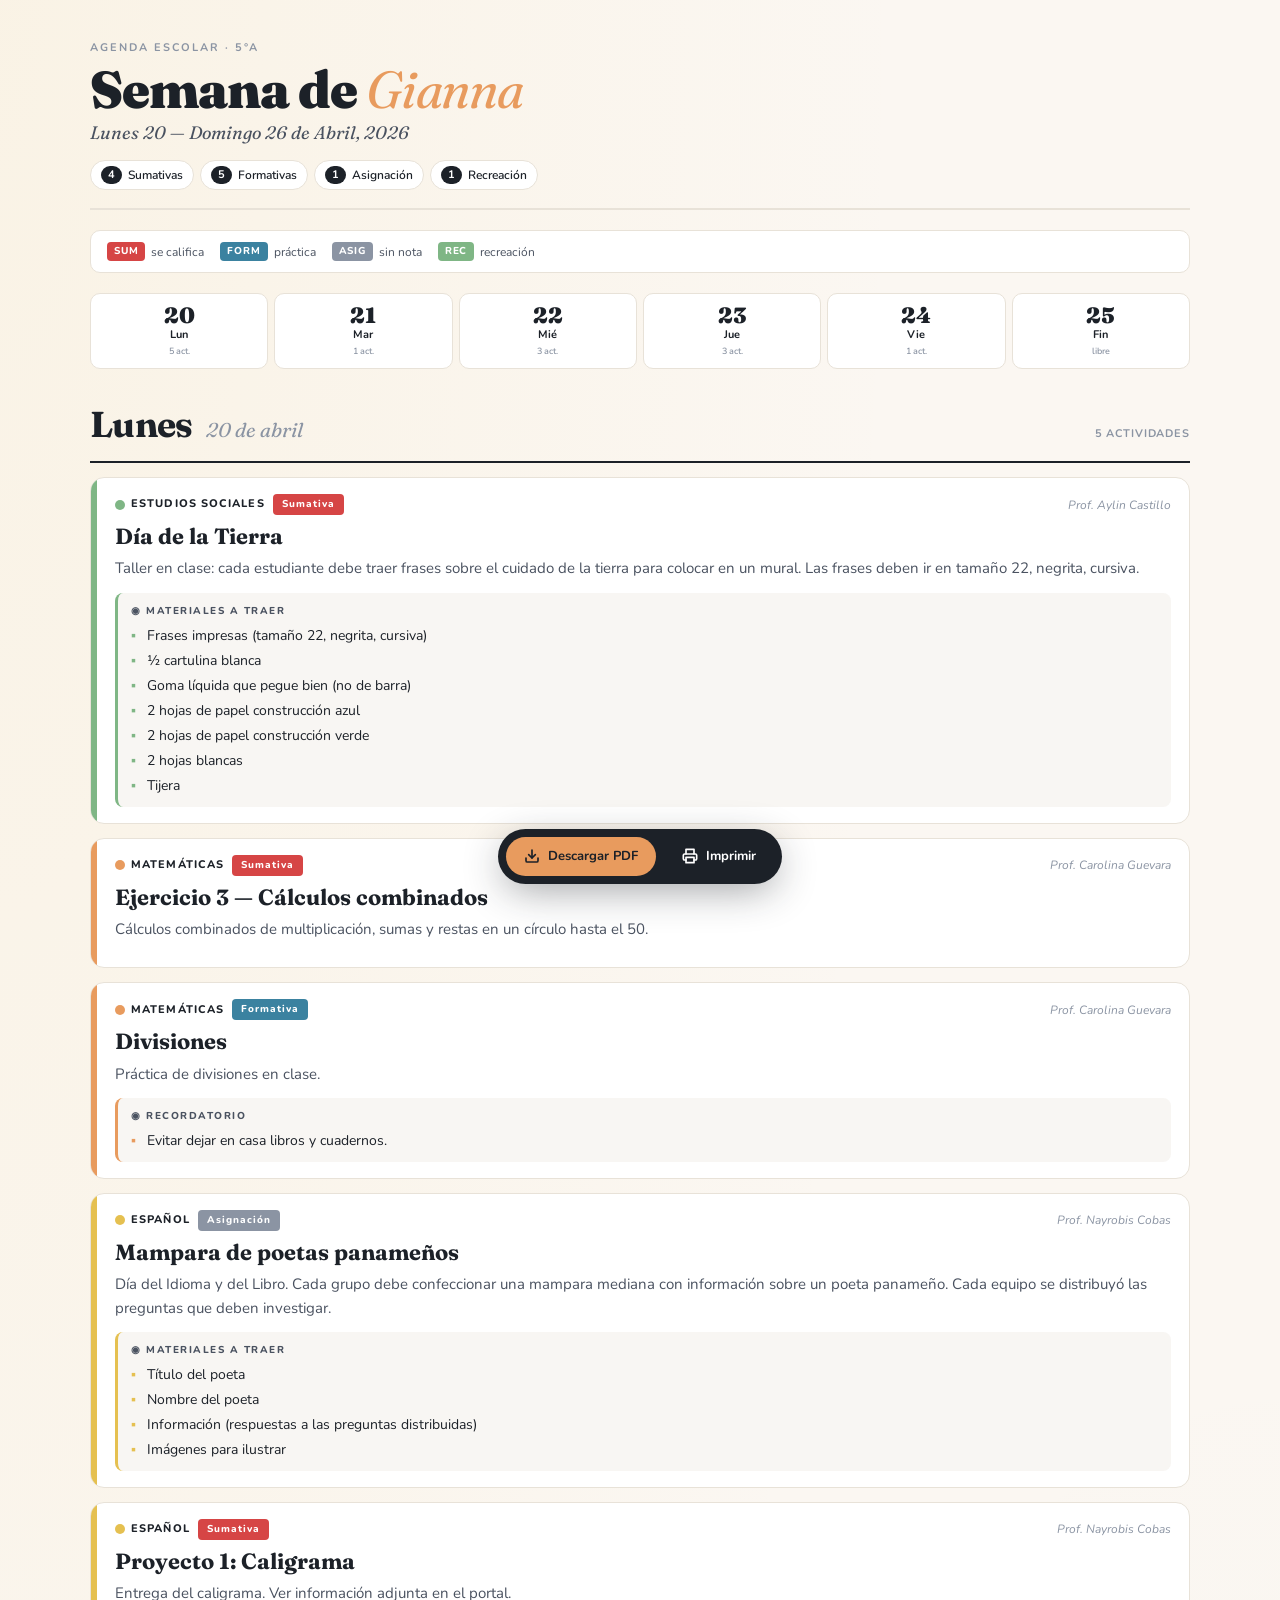
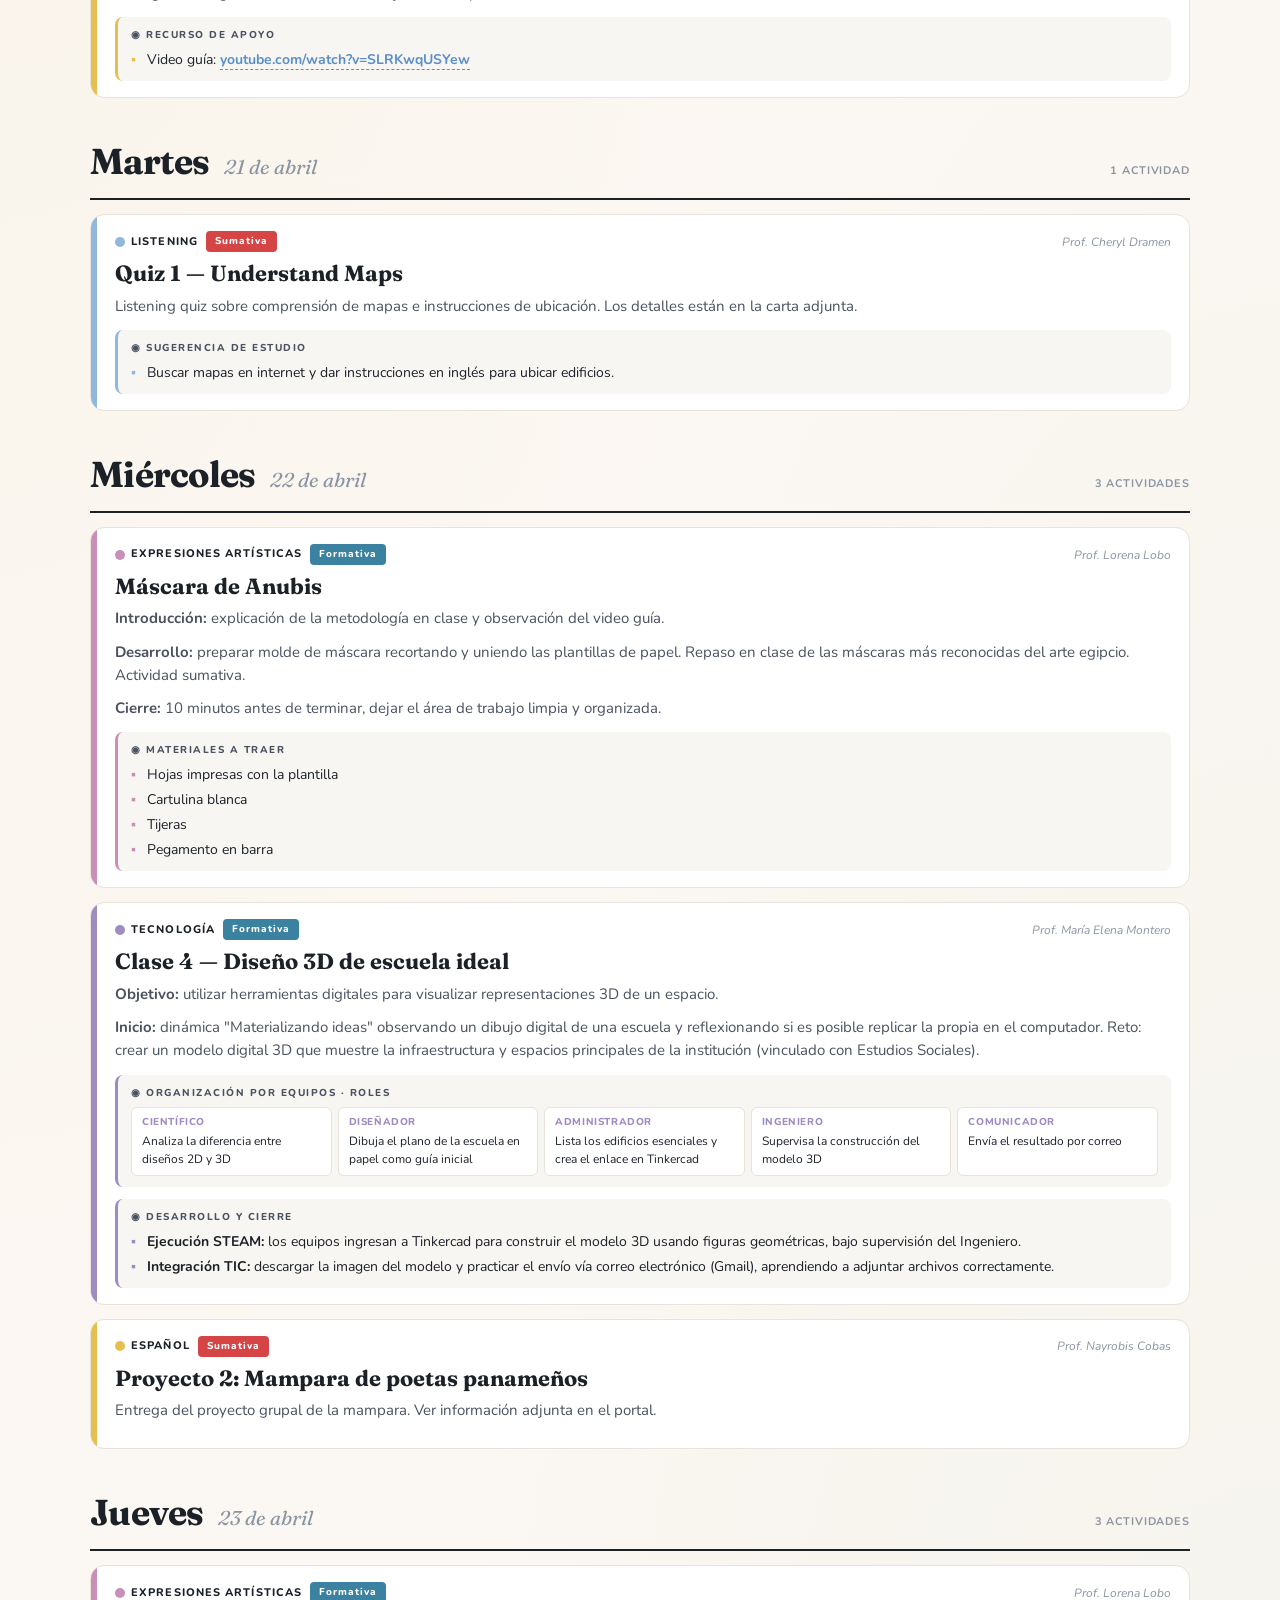
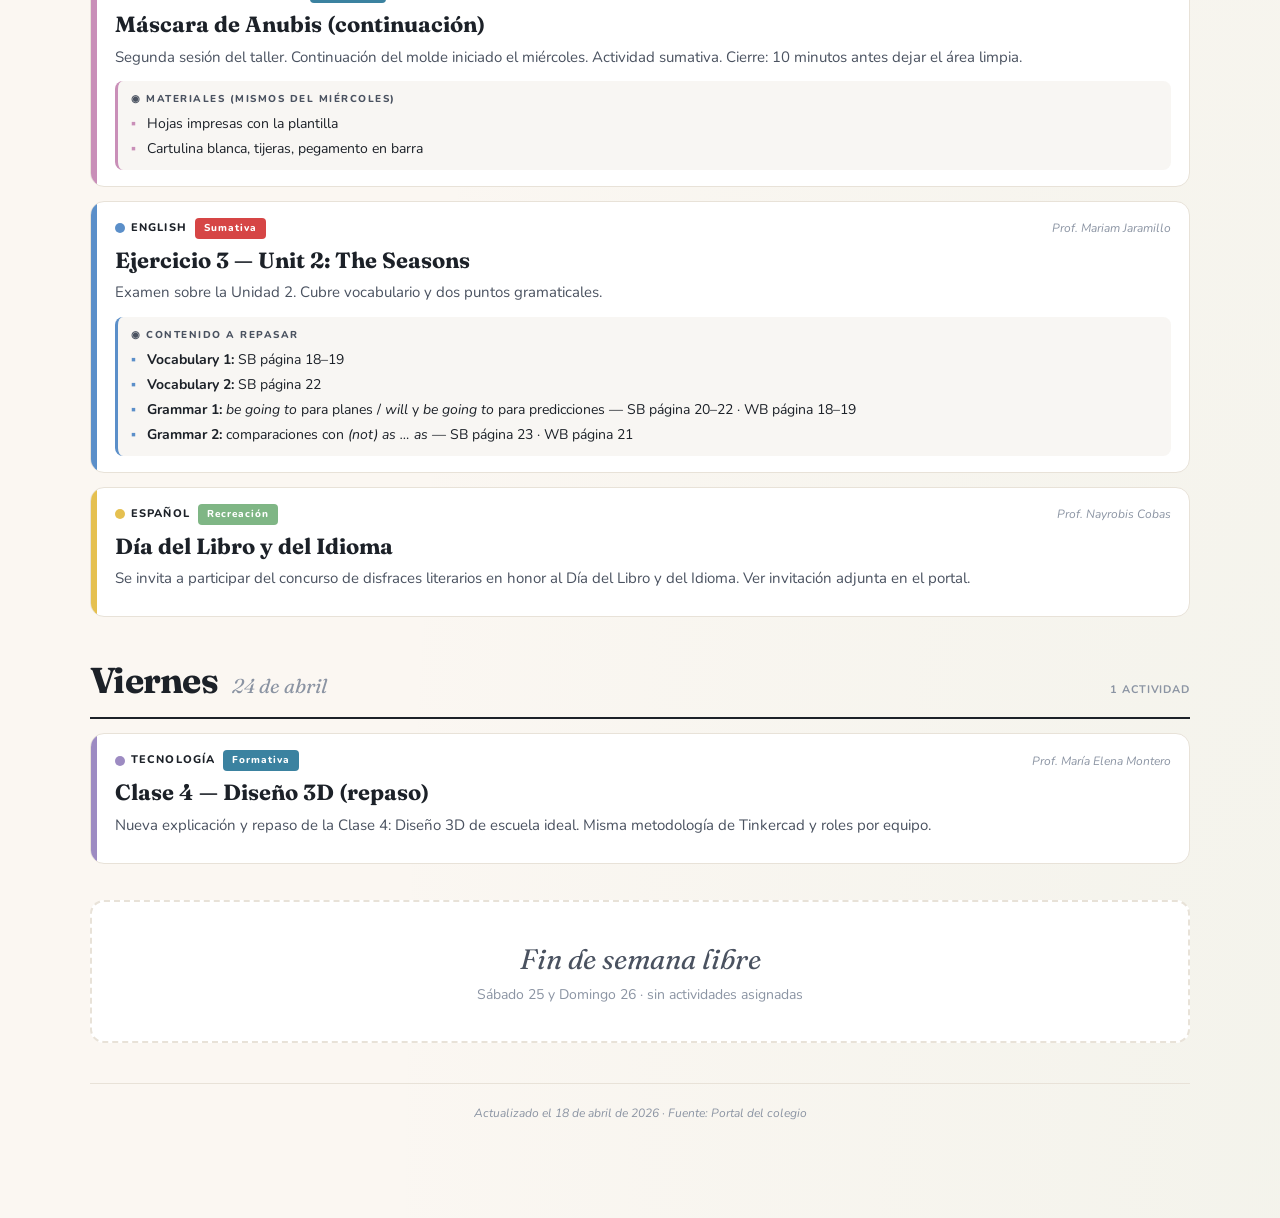
==== index.html @ 15b0cdc3 "Rename index (29).html to index.html" ====
<!DOCTYPE html>
<html lang="es">
<head>
<meta charset="UTF-8">
<meta name="viewport" content="width=device-width, initial-scale=1.0, viewport-fit=cover">
<meta name="theme-color" content="#1C2128">
<meta name="description" content="Agenda escolar semanal de Gianna · 5°A">
<title>Agenda Gianna · 20–26 Abril 2026</title>
<link rel="preconnect" href="https://fonts.googleapis.com">
<link rel="preconnect" href="https://fonts.gstatic.com" crossorigin>
<link href="https://fonts.googleapis.com/css2?family=Fraunces:ital,opsz,wght@0,9..144,400;0,9..144,600;0,9..144,700;0,9..144,900;1,9..144,600&family=Nunito:wght@400;600;700;800&display=swap" rel="stylesheet">
<style>
  :root {
    --bg: #FBF7F2;
    --bg-card: #FFFFFF;
    --ink: #1C2128;
    --ink-soft: #4A5260;
    --ink-mute: #8B94A3;
    --line: #E8E2D8;
    --accent: #2C3E50;

    --sociales: #7FB685;
    --mate:     #E89B5E;
    --espanol:  #E5C050;
    --listen:   #8FB8DC;
    --english:  #5B8FC9;
    --arte:     #C98FB8;
    --tec:      #9D8BC2;

    --sumativa:  #D64545;
    --formativa: #3B82A0;
    --asignacion:#8B94A3;
    --recreacion:#7FB685;

    --safe-bottom: env(safe-area-inset-bottom, 0px);
  }

  * { box-sizing: border-box; margin: 0; padding: 0; }
  html { scroll-behavior: smooth; -webkit-text-size-adjust: 100%; }

  body {
    background: var(--bg);
    background-image:
      radial-gradient(ellipse at top left, rgba(233, 192, 80, 0.08) 0%, transparent 50%),
      radial-gradient(ellipse at bottom right, rgba(127, 182, 133, 0.06) 0%, transparent 50%);
    color: var(--ink);
    font-family: 'Nunito', -apple-system, BlinkMacSystemFont, 'Segoe UI', sans-serif;
    font-size: 16px;
    line-height: 1.5;
    min-height: 100vh;
    padding: 20px 16px calc(96px + var(--safe-bottom));
  }

  .container { max-width: 1100px; margin: 0 auto; }

  /* ============================
     HEADER
     ============================ */
  header {
    padding: 20px 0 18px;
    margin-bottom: 20px;
    border-bottom: 2px solid var(--line);
  }

  .eyebrow {
    font-size: 11px;
    font-weight: 700;
    letter-spacing: 0.18em;
    text-transform: uppercase;
    color: var(--ink-mute);
    margin-bottom: 6px;
  }

  h1 {
    font-family: 'Fraunces', serif;
    font-weight: 900;
    font-size: clamp(28px, 5.5vw, 52px);
    line-height: 1;
    letter-spacing: -0.02em;
    color: var(--ink);
    margin-bottom: 4px;
  }

  h1 em {
    font-style: italic;
    font-weight: 400;
    color: var(--mate);
  }

  .meta {
    font-family: 'Fraunces', serif;
    font-style: italic;
    font-size: clamp(14px, 2.8vw, 18px);
    color: var(--ink-soft);
    margin-top: 4px;
  }

  .resumen {
    display: flex;
    flex-wrap: wrap;
    gap: 6px;
    margin-top: 14px;
  }

  .chip {
    display: inline-flex;
    align-items: center;
    gap: 6px;
    padding: 5px 10px;
    border-radius: 999px;
    background: var(--bg-card);
    border: 1px solid var(--line);
    font-size: 12px;
    font-weight: 600;
    white-space: nowrap;
  }

  .chip .num {
    background: var(--ink);
    color: white;
    padding: 1px 7px;
    border-radius: 10px;
    font-size: 11px;
    font-weight: 700;
  }

  /* ============================
     LEYENDA (colapsable en móvil)
     ============================ */
  .leyenda-wrap { margin-bottom: 20px; }

  .leyenda {
    display: flex;
    flex-wrap: wrap;
    gap: 10px 16px;
    padding: 11px 16px;
    background: var(--bg-card);
    border: 1px solid var(--line);
    border-radius: 10px;
    font-size: 12px;
    color: var(--ink-soft);
  }

  .leyenda span { display: inline-flex; align-items: center; gap: 6px; white-space: nowrap; }
  .leyenda .badge {
    padding: 2px 7px;
    border-radius: 4px;
    font-size: 10px;
    font-weight: 800;
    letter-spacing: 0.08em;
    color: white;
  }

  /* ============================
     NAV DÍAS (scroll horizontal)
     ============================ */
  .nav-dias {
    display: grid;
    grid-template-columns: repeat(6, 1fr);
    gap: 6px;
    margin-bottom: 28px;
  }

  .nav-dias a {
    padding: 10px 4px;
    border-radius: 10px;
    background: var(--bg-card);
    border: 1px solid var(--line);
    text-decoration: none;
    color: var(--ink);
    font-weight: 700;
    transition: all 0.2s;
    display: flex;
    flex-direction: column;
    align-items: center;
    gap: 1px;
    min-width: 0;
  }

  .nav-dias a:hover, .nav-dias a:active {
    border-color: var(--ink);
    transform: translateY(-2px);
  }

  .nav-dias a .dia-num {
    font-family: 'Fraunces', serif;
    font-size: clamp(18px, 4vw, 22px);
    font-weight: 900;
    line-height: 1;
  }

  .nav-dias a .dia-lbl {
    font-size: 11px;
    font-weight: 700;
  }

  .nav-dias a .dia-count {
    font-size: 9px;
    color: var(--ink-mute);
    font-weight: 600;
  }

  /* ============================
     DÍA
     ============================ */
  .dia {
    margin-bottom: 36px;
    scroll-margin-top: 16px;
  }

  .dia-header {
    display: flex;
    align-items: baseline;
    flex-wrap: wrap;
    gap: 8px 14px;
    margin-bottom: 14px;
    padding-bottom: 10px;
    border-bottom: 2px solid var(--ink);
  }

  .dia-header h2 {
    font-family: 'Fraunces', serif;
    font-size: clamp(26px, 5.5vw, 36px);
    font-weight: 700;
    letter-spacing: -0.02em;
  }

  .dia-header .fecha {
    font-family: 'Fraunces', serif;
    font-style: italic;
    font-weight: 400;
    color: var(--ink-mute);
    font-size: clamp(15px, 3.5vw, 20px);
  }

  .dia-header .count {
    margin-left: auto;
    font-size: 11px;
    color: var(--ink-mute);
    font-weight: 700;
    letter-spacing: 0.08em;
    text-transform: uppercase;
  }

  /* ============================
     ACTIVIDAD
     ============================ */
  .actividades { display: grid; gap: 14px; }

  .actividad {
    background: var(--bg-card);
    border-radius: 14px;
    border: 1px solid var(--line);
    overflow: hidden;
    display: grid;
    grid-template-columns: 6px 1fr;
    transition: transform 0.2s, box-shadow 0.2s;
  }

  .actividad:hover {
    transform: translateY(-2px);
    box-shadow: 0 10px 30px -12px rgba(28, 33, 40, 0.15);
  }

  .barra-materia { background: var(--materia-color, var(--ink-mute)); }

  .actividad-body { padding: 16px 18px; min-width: 0; }

  .actividad-top {
    display: flex;
    align-items: center;
    gap: 8px;
    flex-wrap: wrap;
    margin-bottom: 8px;
  }

  .materia-tag {
    display: inline-flex;
    align-items: center;
    gap: 6px;
    font-size: 11px;
    font-weight: 800;
    letter-spacing: 0.1em;
    text-transform: uppercase;
    color: var(--ink);
  }

  .materia-tag::before {
    content: '';
    width: 10px;
    height: 10px;
    border-radius: 50%;
    background: var(--materia-color, var(--ink-mute));
    flex-shrink: 0;
  }

  .badge {
    padding: 3px 9px;
    border-radius: 4px;
    font-size: 10px;
    font-weight: 800;
    letter-spacing: 0.1em;
    color: white;
  }
  .badge.sumativa    { background: var(--sumativa); }
  .badge.formativa   { background: var(--formativa); }
  .badge.asignacion  { background: var(--asignacion); }
  .badge.recreacion  { background: var(--recreacion); }

  .profesor {
    font-size: 12px;
    color: var(--ink-mute);
    font-style: italic;
    margin-left: auto;
  }

  .actividad h3 {
    font-family: 'Fraunces', serif;
    font-size: clamp(18px, 4vw, 22px);
    font-weight: 700;
    line-height: 1.2;
    margin-bottom: 8px;
    color: var(--ink);
    word-wrap: break-word;
  }

  .actividad .detalle {
    color: var(--ink-soft);
    font-size: 15px;
    line-height: 1.55;
    margin-bottom: 10px;
  }

  .actividad .detalle p + p { margin-top: 8px; }

  .seccion {
    margin-top: 12px;
    padding: 11px 13px;
    border-radius: 8px;
    background: rgba(232, 226, 216, 0.3);
    border-left: 3px solid var(--materia-color, var(--ink-mute));
  }

  .seccion-titulo {
    font-size: 10px;
    font-weight: 800;
    letter-spacing: 0.15em;
    text-transform: uppercase;
    color: var(--ink-soft);
    margin-bottom: 6px;
    display: flex;
    align-items: center;
    gap: 6px;
  }

  .seccion ul {
    list-style: none;
    display: flex;
    flex-direction: column;
    gap: 4px;
  }

  .seccion li {
    font-size: 14px;
    color: var(--ink);
    padding-left: 16px;
    position: relative;
    line-height: 1.5;
  }

  .seccion li::before {
    content: '▪';
    position: absolute;
    left: 0;
    color: var(--materia-color, var(--ink-mute));
    font-weight: 900;
  }

  .seccion a {
    color: var(--english);
    text-decoration: none;
    font-weight: 700;
    border-bottom: 1px dashed var(--english);
    word-break: break-all;
  }
  .seccion a:hover { color: var(--ink); border-color: var(--ink); }

  .roles {
    display: grid;
    grid-template-columns: repeat(auto-fit, minmax(130px, 1fr));
    gap: 6px;
    margin-top: 6px;
  }

  .rol {
    background: white;
    padding: 7px 10px;
    border-radius: 6px;
    font-size: 12px;
    border: 1px solid var(--line);
  }

  .rol strong {
    display: block;
    font-weight: 800;
    font-size: 10px;
    letter-spacing: 0.06em;
    text-transform: uppercase;
    color: var(--tec);
    margin-bottom: 2px;
  }

  .fin-semana {
    background: var(--bg-card);
    border: 2px dashed var(--line);
    border-radius: 14px;
    padding: 36px 20px;
    text-align: center;
    color: var(--ink-mute);
  }

  .fin-semana h2 {
    font-family: 'Fraunces', serif;
    font-style: italic;
    font-weight: 400;
    font-size: clamp(22px, 5vw, 28px);
    margin-bottom: 4px;
    color: var(--ink-soft);
  }

  .fin-semana p { font-size: 14px; }

  /* ============================
     BARRA DE ACCIONES FLOTANTE
     ============================ */
  .actions {
    position: fixed;
    bottom: calc(16px + var(--safe-bottom));
    left: 50%;
    transform: translateX(-50%);
    display: flex;
    gap: 8px;
    background: var(--ink);
    padding: 8px;
    border-radius: 999px;
    box-shadow: 0 10px 40px -6px rgba(28, 33, 40, 0.45);
    z-index: 10;
    max-width: calc(100% - 32px);
  }

  .action-btn {
    background: transparent;
    color: white;
    border: none;
    padding: 10px 18px;
    border-radius: 999px;
    font-family: 'Nunito', sans-serif;
    font-weight: 700;
    font-size: 13px;
    cursor: pointer;
    transition: background 0.2s;
    display: flex;
    align-items: center;
    gap: 8px;
    text-decoration: none;
    white-space: nowrap;
  }

  .action-btn:hover { background: rgba(255, 255, 255, 0.1); }

  .action-btn.primary {
    background: var(--mate);
    color: var(--ink);
  }

  .action-btn.primary:hover { background: #F0AE78; }

  .action-btn svg { flex-shrink: 0; }

  /* En móvil, botones solo con icono */
  .action-btn .label { display: inline; }

  footer {
    margin-top: 40px;
    padding-top: 20px;
    border-top: 1px solid var(--line);
    text-align: center;
    color: var(--ink-mute);
    font-size: 12px;
    font-style: italic;
  }

  /* ============================
     PRINT
     ============================ */
  @media print {
    body {
      background: white;
      padding: 0;
    }
    .actions, .nav-dias, .leyenda-wrap { display: none; }
    .actividad { break-inside: avoid; page-break-inside: avoid; }
    .dia { break-inside: avoid-page; }
    header { border-color: var(--ink); }
    h1 { font-size: 28px; }
  }

  /* ============================
     MOBILE
     ============================ */
  @media (max-width: 640px) {
    body {
      padding: 14px 12px calc(90px + var(--safe-bottom));
    }

    header {
      padding: 12px 0 14px;
      margin-bottom: 14px;
    }

    h1 { font-size: 32px; }
    .meta { font-size: 15px; }

    .resumen { gap: 5px; }
    .chip { font-size: 11px; padding: 4px 9px; }

    .leyenda {
      padding: 10px 12px;
      font-size: 11px;
      gap: 6px 12px;
    }
    .leyenda .badge { font-size: 9px; padding: 1px 5px; }

    .nav-dias {
      gap: 4px;
    }
    .nav-dias a {
      padding: 8px 2px;
    }
    .nav-dias a .dia-num { font-size: 18px; }
    .nav-dias a .dia-lbl { font-size: 10px; }
    .nav-dias a .dia-count { display: none; }

    .dia { margin-bottom: 28px; }
    .dia-header h2 { font-size: 26px; }
    .dia-header .fecha { font-size: 15px; }
    .dia-header .count {
      width: 100%;
      margin-left: 0;
      font-size: 10px;
    }

    .actividad-body { padding: 14px 15px; }
    .actividad h3 { font-size: 18px; }
    .actividad .detalle { font-size: 14px; }

    .actividad-top { gap: 6px 8px; }
    .profesor {
      margin-left: 0;
      width: 100%;
      font-size: 11px;
    }

    .seccion { padding: 10px 12px; }
    .seccion li { font-size: 13px; }

    .roles {
      grid-template-columns: 1fr 1fr;
    }
    .rol { padding: 6px 8px; font-size: 11px; }
    .rol strong { font-size: 9px; }

    /* Barra de acciones en móvil: iconos pequeños */
    .actions { padding: 6px; gap: 4px; }
    .action-btn {
      padding: 9px 14px;
      font-size: 12px;
    }
    /* Las etiquetas se mantienen legibles */
  }

  @media (max-width: 380px) {
    .action-btn .label { display: none; }
    .action-btn { padding: 10px 12px; }
  }

  /* Animaciones */
  .actividad { animation: fadeUp 0.5s ease-out backwards; }
  .actividad:nth-child(1) { animation-delay: 0.05s; }
  .actividad:nth-child(2) { animation-delay: 0.1s; }
  .actividad:nth-child(3) { animation-delay: 0.15s; }
  .actividad:nth-child(4) { animation-delay: 0.2s; }
  .actividad:nth-child(5) { animation-delay: 0.25s; }

  @keyframes fadeUp {
    from { opacity: 0; transform: translateY(8px); }
    to { opacity: 1; transform: translateY(0); }
  }

  @media (prefers-reduced-motion: reduce) {
    .actividad { animation: none; }
    html { scroll-behavior: auto; }
  }
</style>
</head>
<body>

<div class="container">

  <header>
    <div class="eyebrow">Agenda Escolar · 5°A</div>
    <h1>Semana de <em>Gianna</em></h1>
    <p class="meta">Lunes 20 — Domingo 26 de Abril, 2026</p>

    <div class="resumen">
      <span class="chip"><span class="num">4</span> Sumativas</span>
      <span class="chip"><span class="num">5</span> Formativas</span>
      <span class="chip"><span class="num">1</span> Asignación</span>
      <span class="chip"><span class="num">1</span> Recreación</span>
    </div>
  </header>

  <div class="leyenda-wrap">
    <div class="leyenda">
      <span><span class="badge sumativa">SUM</span> se califica</span>
      <span><span class="badge formativa">FORM</span> práctica</span>
      <span><span class="badge asignacion">ASIG</span> sin nota</span>
      <span><span class="badge recreacion">REC</span> recreación</span>
    </div>
  </div>

  <nav class="nav-dias" aria-label="Navegación por días">
    <a href="#lunes"><span class="dia-num">20</span><span class="dia-lbl">Lun</span><span class="dia-count">5 act.</span></a>
    <a href="#martes"><span class="dia-num">21</span><span class="dia-lbl">Mar</span><span class="dia-count">1 act.</span></a>
    <a href="#miercoles"><span class="dia-num">22</span><span class="dia-lbl">Mié</span><span class="dia-count">3 act.</span></a>
    <a href="#jueves"><span class="dia-num">23</span><span class="dia-lbl">Jue</span><span class="dia-count">3 act.</span></a>
    <a href="#viernes"><span class="dia-num">24</span><span class="dia-lbl">Vie</span><span class="dia-count">1 act.</span></a>
    <a href="#finde"><span class="dia-num">25</span><span class="dia-lbl">Fin</span><span class="dia-count">libre</span></a>
  </nav>

  <!-- LUNES -->
  <section class="dia" id="lunes">
    <div class="dia-header">
      <h2>Lunes</h2>
      <span class="fecha">20 de abril</span>
      <span class="count">5 actividades</span>
    </div>

    <div class="actividades">

      <article class="actividad" style="--materia-color: var(--sociales);">
        <div class="barra-materia"></div>
        <div class="actividad-body">
          <div class="actividad-top">
            <span class="materia-tag">Estudios Sociales</span>
            <span class="badge sumativa">Sumativa</span>
            <span class="profesor">Prof. Aylin Castillo</span>
          </div>
          <h3>Día de la Tierra</h3>
          <p class="detalle">Taller en clase: cada estudiante debe traer frases sobre el cuidado de la tierra para colocar en un mural. Las frases deben ir en tamaño 22, negrita, cursiva.</p>
          <div class="seccion">
            <div class="seccion-titulo">◉ Materiales a traer</div>
            <ul>
              <li>Frases impresas (tamaño 22, negrita, cursiva)</li>
              <li>½ cartulina blanca</li>
              <li>Goma líquida que pegue bien (no de barra)</li>
              <li>2 hojas de papel construcción azul</li>
              <li>2 hojas de papel construcción verde</li>
              <li>2 hojas blancas</li>
              <li>Tijera</li>
            </ul>
          </div>
        </div>
      </article>

      <article class="actividad" style="--materia-color: var(--mate);">
        <div class="barra-materia"></div>
        <div class="actividad-body">
          <div class="actividad-top">
            <span class="materia-tag">Matemáticas</span>
            <span class="badge sumativa">Sumativa</span>
            <span class="profesor">Prof. Carolina Guevara</span>
          </div>
          <h3>Ejercicio 3 — Cálculos combinados</h3>
          <p class="detalle">Cálculos combinados de multiplicación, sumas y restas en un círculo hasta el 50.</p>
        </div>
      </article>

      <article class="actividad" style="--materia-color: var(--mate);">
        <div class="barra-materia"></div>
        <div class="actividad-body">
          <div class="actividad-top">
            <span class="materia-tag">Matemáticas</span>
            <span class="badge formativa">Formativa</span>
            <span class="profesor">Prof. Carolina Guevara</span>
          </div>
          <h3>Divisiones</h3>
          <p class="detalle">Práctica de divisiones en clase.</p>
          <div class="seccion">
            <div class="seccion-titulo">◉ Recordatorio</div>
            <ul>
              <li>Evitar dejar en casa libros y cuadernos.</li>
            </ul>
          </div>
        </div>
      </article>

      <article class="actividad" style="--materia-color: var(--espanol);">
        <div class="barra-materia"></div>
        <div class="actividad-body">
          <div class="actividad-top">
            <span class="materia-tag">Español</span>
            <span class="badge asignacion">Asignación</span>
            <span class="profesor">Prof. Nayrobis Cobas</span>
          </div>
          <h3>Mampara de poetas panameños</h3>
          <p class="detalle">Día del Idioma y del Libro. Cada grupo debe confeccionar una mampara mediana con información sobre un poeta panameño. Cada equipo se distribuyó las preguntas que deben investigar.</p>
          <div class="seccion">
            <div class="seccion-titulo">◉ Materiales a traer</div>
            <ul>
              <li>Título del poeta</li>
              <li>Nombre del poeta</li>
              <li>Información (respuestas a las preguntas distribuidas)</li>
              <li>Imágenes para ilustrar</li>
            </ul>
          </div>
        </div>
      </article>

      <article class="actividad" style="--materia-color: var(--espanol);">
        <div class="barra-materia"></div>
        <div class="actividad-body">
          <div class="actividad-top">
            <span class="materia-tag">Español</span>
            <span class="badge sumativa">Sumativa</span>
            <span class="profesor">Prof. Nayrobis Cobas</span>
          </div>
          <h3>Proyecto 1: Caligrama</h3>
          <p class="detalle">Entrega del caligrama. Ver información adjunta en el portal.</p>
          <div class="seccion">
            <div class="seccion-titulo">◉ Recurso de apoyo</div>
            <ul>
              <li>Video guía: <a href="https://www.youtube.com/watch?v=SLRKwqUSYew" target="_blank" rel="noopener">youtube.com/watch?v=SLRKwqUSYew</a></li>
            </ul>
          </div>
        </div>
      </article>

    </div>
  </section>

  <!-- MARTES -->
  <section class="dia" id="martes">
    <div class="dia-header">
      <h2>Martes</h2>
      <span class="fecha">21 de abril</span>
      <span class="count">1 actividad</span>
    </div>

    <div class="actividades">
      <article class="actividad" style="--materia-color: var(--listen);">
        <div class="barra-materia"></div>
        <div class="actividad-body">
          <div class="actividad-top">
            <span class="materia-tag">Listening</span>
            <span class="badge sumativa">Sumativa</span>
            <span class="profesor">Prof. Cheryl Dramen</span>
          </div>
          <h3>Quiz 1 — Understand Maps</h3>
          <p class="detalle">Listening quiz sobre comprensión de mapas e instrucciones de ubicación. Los detalles están en la carta adjunta.</p>
          <div class="seccion">
            <div class="seccion-titulo">◉ Sugerencia de estudio</div>
            <ul>
              <li>Buscar mapas en internet y dar instrucciones en inglés para ubicar edificios.</li>
            </ul>
          </div>
        </div>
      </article>
    </div>
  </section>

  <!-- MIÉRCOLES -->
  <section class="dia" id="miercoles">
    <div class="dia-header">
      <h2>Miércoles</h2>
      <span class="fecha">22 de abril</span>
      <span class="count">3 actividades</span>
    </div>

    <div class="actividades">

      <article class="actividad" style="--materia-color: var(--arte);">
        <div class="barra-materia"></div>
        <div class="actividad-body">
          <div class="actividad-top">
            <span class="materia-tag">Expresiones Artísticas</span>
            <span class="badge formativa">Formativa</span>
            <span class="profesor">Prof. Lorena Lobo</span>
          </div>
          <h3>Máscara de Anubis</h3>
          <p class="detalle"><strong>Introducción:</strong> explicación de la metodología en clase y observación del video guía.</p>
          <p class="detalle"><strong>Desarrollo:</strong> preparar molde de máscara recortando y uniendo las plantillas de papel. Repaso en clase de las máscaras más reconocidas del arte egipcio. Actividad sumativa.</p>
          <p class="detalle"><strong>Cierre:</strong> 10 minutos antes de terminar, dejar el área de trabajo limpia y organizada.</p>
          <div class="seccion">
            <div class="seccion-titulo">◉ Materiales a traer</div>
            <ul>
              <li>Hojas impresas con la plantilla</li>
              <li>Cartulina blanca</li>
              <li>Tijeras</li>
              <li>Pegamento en barra</li>
            </ul>
          </div>
        </div>
      </article>

      <article class="actividad" style="--materia-color: var(--tec);">
        <div class="barra-materia"></div>
        <div class="actividad-body">
          <div class="actividad-top">
            <span class="materia-tag">Tecnología</span>
            <span class="badge formativa">Formativa</span>
            <span class="profesor">Prof. María Elena Montero</span>
          </div>
          <h3>Clase 4 — Diseño 3D de escuela ideal</h3>
          <p class="detalle"><strong>Objetivo:</strong> utilizar herramientas digitales para visualizar representaciones 3D de un espacio.</p>
          <p class="detalle"><strong>Inicio:</strong> dinámica "Materializando ideas" observando un dibujo digital de una escuela y reflexionando si es posible replicar la propia en el computador. Reto: crear un modelo digital 3D que muestre la infraestructura y espacios principales de la institución (vinculado con Estudios Sociales).</p>
          <div class="seccion">
            <div class="seccion-titulo">◉ Organización por equipos · Roles</div>
            <div class="roles">
              <div class="rol"><strong>Científico</strong>Analiza la diferencia entre diseños 2D y 3D</div>
              <div class="rol"><strong>Diseñador</strong>Dibuja el plano de la escuela en papel como guía inicial</div>
              <div class="rol"><strong>Administrador</strong>Lista los edificios esenciales y crea el enlace en Tinkercad</div>
              <div class="rol"><strong>Ingeniero</strong>Supervisa la construcción del modelo 3D</div>
              <div class="rol"><strong>Comunicador</strong>Envía el resultado por correo</div>
            </div>
          </div>
          <div class="seccion">
            <div class="seccion-titulo">◉ Desarrollo y Cierre</div>
            <ul>
              <li><strong>Ejecución STEAM:</strong> los equipos ingresan a Tinkercad para construir el modelo 3D usando figuras geométricas, bajo supervisión del Ingeniero.</li>
              <li><strong>Integración TIC:</strong> descargar la imagen del modelo y practicar el envío vía correo electrónico (Gmail), aprendiendo a adjuntar archivos correctamente.</li>
            </ul>
          </div>
        </div>
      </article>

      <article class="actividad" style="--materia-color: var(--espanol);">
        <div class="barra-materia"></div>
        <div class="actividad-body">
          <div class="actividad-top">
            <span class="materia-tag">Español</span>
            <span class="badge sumativa">Sumativa</span>
            <span class="profesor">Prof. Nayrobis Cobas</span>
          </div>
          <h3>Proyecto 2: Mampara de poetas panameños</h3>
          <p class="detalle">Entrega del proyecto grupal de la mampara. Ver información adjunta en el portal.</p>
        </div>
      </article>

    </div>
  </section>

  <!-- JUEVES -->
  <section class="dia" id="jueves">
    <div class="dia-header">
      <h2>Jueves</h2>
      <span class="fecha">23 de abril</span>
      <span class="count">3 actividades</span>
    </div>

    <div class="actividades">

      <article class="actividad" style="--materia-color: var(--arte);">
        <div class="barra-materia"></div>
        <div class="actividad-body">
          <div class="actividad-top">
            <span class="materia-tag">Expresiones Artísticas</span>
            <span class="badge formativa">Formativa</span>
            <span class="profesor">Prof. Lorena Lobo</span>
          </div>
          <h3>Máscara de Anubis (continuación)</h3>
          <p class="detalle">Segunda sesión del taller. Continuación del molde iniciado el miércoles. Actividad sumativa. Cierre: 10 minutos antes dejar el área limpia.</p>
          <div class="seccion">
            <div class="seccion-titulo">◉ Materiales (mismos del miércoles)</div>
            <ul>
              <li>Hojas impresas con la plantilla</li>
              <li>Cartulina blanca, tijeras, pegamento en barra</li>
            </ul>
          </div>
        </div>
      </article>

      <article class="actividad" style="--materia-color: var(--english);">
        <div class="barra-materia"></div>
        <div class="actividad-body">
          <div class="actividad-top">
            <span class="materia-tag">English</span>
            <span class="badge sumativa">Sumativa</span>
            <span class="profesor">Prof. Mariam Jaramillo</span>
          </div>
          <h3>Ejercicio 3 — Unit 2: The Seasons</h3>
          <p class="detalle">Examen sobre la Unidad 2. Cubre vocabulario y dos puntos gramaticales.</p>
          <div class="seccion">
            <div class="seccion-titulo">◉ Contenido a repasar</div>
            <ul>
              <li><strong>Vocabulary 1:</strong> SB página 18–19</li>
              <li><strong>Vocabulary 2:</strong> SB página 22</li>
              <li><strong>Grammar 1:</strong> <em>be going to</em> para planes / <em>will</em> y <em>be going to</em> para predicciones — SB página 20–22 · WB página 18–19</li>
              <li><strong>Grammar 2:</strong> comparaciones con <em>(not) as … as</em> — SB página 23 · WB página 21</li>
            </ul>
          </div>
        </div>
      </article>

      <article class="actividad" style="--materia-color: var(--espanol);">
        <div class="barra-materia"></div>
        <div class="actividad-body">
          <div class="actividad-top">
            <span class="materia-tag">Español</span>
            <span class="badge recreacion">Recreación</span>
            <span class="profesor">Prof. Nayrobis Cobas</span>
          </div>
          <h3>Día del Libro y del Idioma</h3>
          <p class="detalle">Se invita a participar del concurso de disfraces literarios en honor al Día del Libro y del Idioma. Ver invitación adjunta en el portal.</p>
        </div>
      </article>

    </div>
  </section>

  <!-- VIERNES -->
  <section class="dia" id="viernes">
    <div class="dia-header">
      <h2>Viernes</h2>
      <span class="fecha">24 de abril</span>
      <span class="count">1 actividad</span>
    </div>

    <div class="actividades">
      <article class="actividad" style="--materia-color: var(--tec);">
        <div class="barra-materia"></div>
        <div class="actividad-body">
          <div class="actividad-top">
            <span class="materia-tag">Tecnología</span>
            <span class="badge formativa">Formativa</span>
            <span class="profesor">Prof. María Elena Montero</span>
          </div>
          <h3>Clase 4 — Diseño 3D (repaso)</h3>
          <p class="detalle">Nueva explicación y repaso de la Clase 4: Diseño 3D de escuela ideal. Misma metodología de Tinkercad y roles por equipo.</p>
        </div>
      </article>
    </div>
  </section>

  <!-- FIN DE SEMANA -->
  <section class="dia" id="finde">
    <div class="fin-semana">
      <h2>Fin de semana libre</h2>
      <p>Sábado 25 y Domingo 26 · sin actividades asignadas</p>
    </div>
  </section>

  <footer>
    Actualizado el 18 de abril de 2026 · Fuente: Portal del colegio
  </footer>

</div>

<!-- Barra de acciones flotante -->
<div class="actions" role="toolbar" aria-label="Acciones">
  <a href="agenda_gianna_impresion_tabloide_11x17.pdf" download class="action-btn primary" aria-label="Descargar PDF imprimible (tabloide 11x17)">
    <svg width="16" height="16" viewBox="0 0 24 24" fill="none" stroke="currentColor" stroke-width="2.5" stroke-linecap="round" stroke-linejoin="round" aria-hidden="true"><path d="M21 15v4a2 2 0 0 1-2 2H5a2 2 0 0 1-2-2v-4"/><polyline points="7 10 12 15 17 10"/><line x1="12" y1="15" x2="12" y2="3"/></svg>
    <span class="label">Descargar PDF</span>
  </a>
  <button class="action-btn" onclick="window.print()" aria-label="Imprimir esta página">
    <svg width="16" height="16" viewBox="0 0 24 24" fill="none" stroke="currentColor" stroke-width="2.5" stroke-linecap="round" stroke-linejoin="round" aria-hidden="true"><polyline points="6 9 6 2 18 2 18 9"/><path d="M6 18H4a2 2 0 0 1-2-2v-5a2 2 0 0 1 2-2h16a2 2 0 0 1 2 2v5a2 2 0 0 1-2 2h-2"/><rect x="6" y="14" width="12" height="8"/></svg>
    <span class="label">Imprimir</span>
  </button>
</div>

</body>
</html>
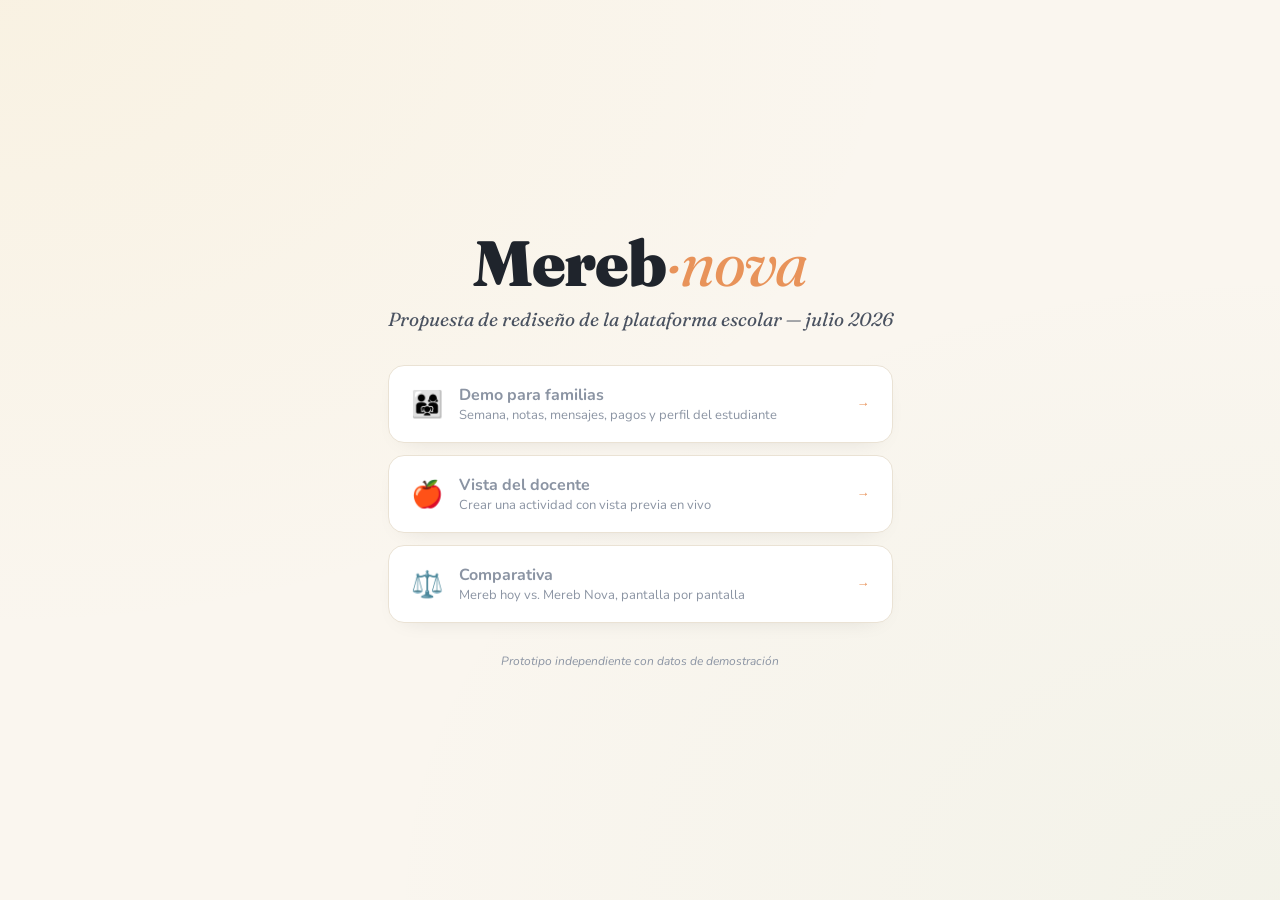
==== commit 99701c0f: "Agregar comparativa hoy-vs-Nova, vista del docente y portada - comparativa/: página de presentación " ====
--- a/index.html
+++ b/index.html
@@ -2,981 +2,74 @@
 <html lang="es">
 <head>
 <meta charset="UTF-8">
-<meta name="viewport" content="width=device-width, initial-scale=1.0, viewport-fit=cover">
-<meta name="theme-color" content="#1C2128">
-<meta name="description" content="Agenda escolar semanal de Gianna · 5°A">
-<title>Agenda Gianna · 20–26 Abril 2026</title>
+<meta name="viewport" content="width=device-width, initial-scale=1.0">
+<title>Mereb Nova · Rediseño de la plataforma escolar</title>
 <link rel="preconnect" href="https://fonts.googleapis.com">
 <link rel="preconnect" href="https://fonts.gstatic.com" crossorigin>
-<link href="https://fonts.googleapis.com/css2?family=Fraunces:ital,opsz,wght@0,9..144,400;0,9..144,600;0,9..144,700;0,9..144,900;1,9..144,600&family=Nunito:wght@400;600;700;800&display=swap" rel="stylesheet">
+<link href="https://fonts.googleapis.com/css2?family=Fraunces:ital,opsz,wght@0,9..144,400;0,9..144,900;1,9..144,400&family=Nunito:wght@600;700;800&display=swap" rel="stylesheet">
 <style>
-  :root {
-    --bg: #FBF7F2;
-    --bg-card: #FFFFFF;
-    --ink: #1C2128;
-    --ink-soft: #4A5260;
-    --ink-mute: #8B94A3;
-    --line: #E8E2D8;
-    --accent: #2C3E50;
-
-    --sociales: #7FB685;
-    --mate:     #E89B5E;
-    --espanol:  #E5C050;
-    --listen:   #8FB8DC;
-    --english:  #5B8FC9;
-    --arte:     #C98FB8;
-    --tec:      #9D8BC2;
-
-    --sumativa:  #D64545;
-    --formativa: #3B82A0;
-    --asignacion:#8B94A3;
-    --recreacion:#7FB685;
-
-    --safe-bottom: env(safe-area-inset-bottom, 0px);
-  }
-
-  * { box-sizing: border-box; margin: 0; padding: 0; }
-  html { scroll-behavior: smooth; -webkit-text-size-adjust: 100%; }
-
+  :root { --bg:#FAF6EF; --ink:#1F242C; --soft:#4A5260; --mute:#8B94A3; --line:#EAE2D4; --accent:#E8935A; }
+  * { box-sizing:border-box; margin:0; padding:0; }
   body {
     background: var(--bg);
     background-image:
-      radial-gradient(ellipse at top left, rgba(233, 192, 80, 0.08) 0%, transparent 50%),
-      radial-gradient(ellipse at bottom right, rgba(127, 182, 133, 0.06) 0%, transparent 50%);
+      radial-gradient(ellipse at top left, rgba(233,192,80,.08), transparent 50%),
+      radial-gradient(ellipse at bottom right, rgba(127,182,133,.06), transparent 50%);
     color: var(--ink);
-    font-family: 'Nunito', -apple-system, BlinkMacSystemFont, 'Segoe UI', sans-serif;
-    font-size: 16px;
-    line-height: 1.5;
+    font-family: "Nunito", sans-serif;
     min-height: 100vh;
-    padding: 20px 16px calc(96px + var(--safe-bottom));
+    display: grid;
+    place-items: center;
+    padding: 30px 20px;
   }
-
-  .container { max-width: 1100px; margin: 0 auto; }
-
-  /* ============================
-     HEADER
-     ============================ */
-  header {
-    padding: 20px 0 18px;
-    margin-bottom: 20px;
-    border-bottom: 2px solid var(--line);
+  .caja { max-width: 640px; text-align: center; }
+  h1 {
+    font-family: "Fraunces", serif; font-weight: 900;
+    font-size: clamp(38px, 8vw, 64px); letter-spacing: -.02em; line-height: 1;
   }
-
-  .eyebrow {
-    font-size: 11px;
-    font-weight: 700;
-    letter-spacing: 0.18em;
-    text-transform: uppercase;
-    color: var(--ink-mute);
-    margin-bottom: 6px;
+  h1 em { font-style: italic; font-weight: 400; color: var(--accent); }
+  .sub {
+    font-family: "Fraunces", serif; font-style: italic;
+    color: var(--soft); font-size: clamp(15px, 3vw, 19px); margin: 12px 0 34px;
   }
-
-  h1 {
-    font-family: 'Fraunces', serif;
-    font-weight: 900;
-    font-size: clamp(28px, 5.5vw, 52px);
-    line-height: 1;
-    letter-spacing: -0.02em;
-    color: var(--ink);
-    margin-bottom: 4px;
+  .enlaces { display: grid; gap: 12px; }
+  a.tarjeta {
+    display: flex; align-items: center; gap: 16px; text-align: left;
+    background: #fff; border: 1px solid var(--line); border-radius: 16px;
+    padding: 18px 22px; text-decoration: none; color: var(--ink);
+    box-shadow: 0 8px 24px -18px rgba(31,36,44,.25);
+    transition: transform .15s, border-color .15s;
   }
-
-  h1 em {
-    font-style: italic;
-    font-weight: 400;
-    color: var(--mate);
-  }
-
-  .meta {
-    font-family: 'Fraunces', serif;
-    font-style: italic;
-    font-size: clamp(14px, 2.8vw, 18px);
-    color: var(--ink-soft);
-    margin-top: 4px;
-  }
-
-  .resumen {
-    display: flex;
-    flex-wrap: wrap;
-    gap: 6px;
-    margin-top: 14px;
-  }
-
-  .chip {
-    display: inline-flex;
-    align-items: center;
-    gap: 6px;
-    padding: 5px 10px;
-    border-radius: 999px;
-    background: var(--bg-card);
-    border: 1px solid var(--line);
-    font-size: 12px;
-    font-weight: 600;
-    white-space: nowrap;
-  }
-
-  .chip .num {
-    background: var(--ink);
-    color: white;
-    padding: 1px 7px;
-    border-radius: 10px;
-    font-size: 11px;
-    font-weight: 700;
-  }
-
-  /* ============================
-     LEYENDA (colapsable en móvil)
-     ============================ */
-  .leyenda-wrap { margin-bottom: 20px; }
-
-  .leyenda {
-    display: flex;
-    flex-wrap: wrap;
-    gap: 10px 16px;
-    padding: 11px 16px;
-    background: var(--bg-card);
-    border: 1px solid var(--line);
-    border-radius: 10px;
-    font-size: 12px;
-    color: var(--ink-soft);
-  }
-
-  .leyenda span { display: inline-flex; align-items: center; gap: 6px; white-space: nowrap; }
-  .leyenda .badge {
-    padding: 2px 7px;
-    border-radius: 4px;
-    font-size: 10px;
-    font-weight: 800;
-    letter-spacing: 0.08em;
-    color: white;
-  }
-
-  /* ============================
-     NAV DÍAS (scroll horizontal)
-     ============================ */
-  .nav-dias {
-    display: grid;
-    grid-template-columns: repeat(6, 1fr);
-    gap: 6px;
-    margin-bottom: 28px;
-  }
-
-  .nav-dias a {
-    padding: 10px 4px;
-    border-radius: 10px;
-    background: var(--bg-card);
-    border: 1px solid var(--line);
-    text-decoration: none;
-    color: var(--ink);
-    font-weight: 700;
-    transition: all 0.2s;
-    display: flex;
-    flex-direction: column;
-    align-items: center;
-    gap: 1px;
-    min-width: 0;
-  }
-
-  .nav-dias a:hover, .nav-dias a:active {
-    border-color: var(--ink);
-    transform: translateY(-2px);
-  }
-
-  .nav-dias a .dia-num {
-    font-family: 'Fraunces', serif;
-    font-size: clamp(18px, 4vw, 22px);
-    font-weight: 900;
-    line-height: 1;
-  }
-
-  .nav-dias a .dia-lbl {
-    font-size: 11px;
-    font-weight: 700;
-  }
-
-  .nav-dias a .dia-count {
-    font-size: 9px;
-    color: var(--ink-mute);
-    font-weight: 600;
-  }
-
-  /* ============================
-     DÍA
-     ============================ */
-  .dia {
-    margin-bottom: 36px;
-    scroll-margin-top: 16px;
-  }
-
-  .dia-header {
-    display: flex;
-    align-items: baseline;
-    flex-wrap: wrap;
-    gap: 8px 14px;
-    margin-bottom: 14px;
-    padding-bottom: 10px;
-    border-bottom: 2px solid var(--ink);
-  }
-
-  .dia-header h2 {
-    font-family: 'Fraunces', serif;
-    font-size: clamp(26px, 5.5vw, 36px);
-    font-weight: 700;
-    letter-spacing: -0.02em;
-  }
-
-  .dia-header .fecha {
-    font-family: 'Fraunces', serif;
-    font-style: italic;
-    font-weight: 400;
-    color: var(--ink-mute);
-    font-size: clamp(15px, 3.5vw, 20px);
-  }
-
-  .dia-header .count {
-    margin-left: auto;
-    font-size: 11px;
-    color: var(--ink-mute);
-    font-weight: 700;
-    letter-spacing: 0.08em;
-    text-transform: uppercase;
-  }
-
-  /* ============================
-     ACTIVIDAD
-     ============================ */
-  .actividades { display: grid; gap: 14px; }
-
-  .actividad {
-    background: var(--bg-card);
-    border-radius: 14px;
-    border: 1px solid var(--line);
-    overflow: hidden;
-    display: grid;
-    grid-template-columns: 6px 1fr;
-    transition: transform 0.2s, box-shadow 0.2s;
-  }
-
-  .actividad:hover {
-    transform: translateY(-2px);
-    box-shadow: 0 10px 30px -12px rgba(28, 33, 40, 0.15);
-  }
-
-  .barra-materia { background: var(--materia-color, var(--ink-mute)); }
-
-  .actividad-body { padding: 16px 18px; min-width: 0; }
-
-  .actividad-top {
-    display: flex;
-    align-items: center;
-    gap: 8px;
-    flex-wrap: wrap;
-    margin-bottom: 8px;
-  }
-
-  .materia-tag {
-    display: inline-flex;
-    align-items: center;
-    gap: 6px;
-    font-size: 11px;
-    font-weight: 800;
-    letter-spacing: 0.1em;
-    text-transform: uppercase;
-    color: var(--ink);
-  }
-
-  .materia-tag::before {
-    content: '';
-    width: 10px;
-    height: 10px;
-    border-radius: 50%;
-    background: var(--materia-color, var(--ink-mute));
-    flex-shrink: 0;
-  }
-
-  .badge {
-    padding: 3px 9px;
-    border-radius: 4px;
-    font-size: 10px;
-    font-weight: 800;
-    letter-spacing: 0.1em;
-    color: white;
-  }
-  .badge.sumativa    { background: var(--sumativa); }
-  .badge.formativa   { background: var(--formativa); }
-  .badge.asignacion  { background: var(--asignacion); }
-  .badge.recreacion  { background: var(--recreacion); }
-
-  .profesor {
-    font-size: 12px;
-    color: var(--ink-mute);
-    font-style: italic;
-    margin-left: auto;
-  }
-
-  .actividad h3 {
-    font-family: 'Fraunces', serif;
-    font-size: clamp(18px, 4vw, 22px);
-    font-weight: 700;
-    line-height: 1.2;
-    margin-bottom: 8px;
-    color: var(--ink);
-    word-wrap: break-word;
-  }
-
-  .actividad .detalle {
-    color: var(--ink-soft);
-    font-size: 15px;
-    line-height: 1.55;
-    margin-bottom: 10px;
-  }
-
-  .actividad .detalle p + p { margin-top: 8px; }
-
-  .seccion {
-    margin-top: 12px;
-    padding: 11px 13px;
-    border-radius: 8px;
-    background: rgba(232, 226, 216, 0.3);
-    border-left: 3px solid var(--materia-color, var(--ink-mute));
-  }
-
-  .seccion-titulo {
-    font-size: 10px;
-    font-weight: 800;
-    letter-spacing: 0.15em;
-    text-transform: uppercase;
-    color: var(--ink-soft);
-    margin-bottom: 6px;
-    display: flex;
-    align-items: center;
-    gap: 6px;
-  }
-
-  .seccion ul {
-    list-style: none;
-    display: flex;
-    flex-direction: column;
-    gap: 4px;
-  }
-
-  .seccion li {
-    font-size: 14px;
-    color: var(--ink);
-    padding-left: 16px;
-    position: relative;
-    line-height: 1.5;
-  }
-
-  .seccion li::before {
-    content: '▪';
-    position: absolute;
-    left: 0;
-    color: var(--materia-color, var(--ink-mute));
-    font-weight: 900;
-  }
-
-  .seccion a {
-    color: var(--english);
-    text-decoration: none;
-    font-weight: 700;
-    border-bottom: 1px dashed var(--english);
-    word-break: break-all;
-  }
-  .seccion a:hover { color: var(--ink); border-color: var(--ink); }
-
-  .roles {
-    display: grid;
-    grid-template-columns: repeat(auto-fit, minmax(130px, 1fr));
-    gap: 6px;
-    margin-top: 6px;
-  }
-
-  .rol {
-    background: white;
-    padding: 7px 10px;
-    border-radius: 6px;
-    font-size: 12px;
-    border: 1px solid var(--line);
-  }
-
-  .rol strong {
-    display: block;
-    font-weight: 800;
-    font-size: 10px;
-    letter-spacing: 0.06em;
-    text-transform: uppercase;
-    color: var(--tec);
-    margin-bottom: 2px;
-  }
-
-  .fin-semana {
-    background: var(--bg-card);
-    border: 2px dashed var(--line);
-    border-radius: 14px;
-    padding: 36px 20px;
-    text-align: center;
-    color: var(--ink-mute);
-  }
-
-  .fin-semana h2 {
-    font-family: 'Fraunces', serif;
-    font-style: italic;
-    font-weight: 400;
-    font-size: clamp(22px, 5vw, 28px);
-    margin-bottom: 4px;
-    color: var(--ink-soft);
-  }
-
-  .fin-semana p { font-size: 14px; }
-
-  /* ============================
-     BARRA DE ACCIONES FLOTANTE
-     ============================ */
-  .actions {
-    position: fixed;
-    bottom: calc(16px + var(--safe-bottom));
-    left: 50%;
-    transform: translateX(-50%);
-    display: flex;
-    gap: 8px;
-    background: var(--ink);
-    padding: 8px;
-    border-radius: 999px;
-    box-shadow: 0 10px 40px -6px rgba(28, 33, 40, 0.45);
-    z-index: 10;
-    max-width: calc(100% - 32px);
-  }
-
-  .action-btn {
-    background: transparent;
-    color: white;
-    border: none;
-    padding: 10px 18px;
-    border-radius: 999px;
-    font-family: 'Nunito', sans-serif;
-    font-weight: 700;
-    font-size: 13px;
-    cursor: pointer;
-    transition: background 0.2s;
-    display: flex;
-    align-items: center;
-    gap: 8px;
-    text-decoration: none;
-    white-space: nowrap;
-  }
-
-  .action-btn:hover { background: rgba(255, 255, 255, 0.1); }
-
-  .action-btn.primary {
-    background: var(--mate);
-    color: var(--ink);
-  }
-
-  .action-btn.primary:hover { background: #F0AE78; }
-
-  .action-btn svg { flex-shrink: 0; }
-
-  /* En móvil, botones solo con icono */
-  .action-btn .label { display: inline; }
-
-  footer {
-    margin-top: 40px;
-    padding-top: 20px;
-    border-top: 1px solid var(--line);
-    text-align: center;
-    color: var(--ink-mute);
-    font-size: 12px;
-    font-style: italic;
-  }
-
-  /* ============================
-     PRINT
-     ============================ */
-  @media print {
-    body {
-      background: white;
-      padding: 0;
-    }
-    .actions, .nav-dias, .leyenda-wrap { display: none; }
-    .actividad { break-inside: avoid; page-break-inside: avoid; }
-    .dia { break-inside: avoid-page; }
-    header { border-color: var(--ink); }
-    h1 { font-size: 28px; }
-  }
-
-  /* ============================
-     MOBILE
-     ============================ */
-  @media (max-width: 640px) {
-    body {
-      padding: 14px 12px calc(90px + var(--safe-bottom));
-    }
-
-    header {
-      padding: 12px 0 14px;
-      margin-bottom: 14px;
-    }
-
-    h1 { font-size: 32px; }
-    .meta { font-size: 15px; }
-
-    .resumen { gap: 5px; }
-    .chip { font-size: 11px; padding: 4px 9px; }
-
-    .leyenda {
-      padding: 10px 12px;
-      font-size: 11px;
-      gap: 6px 12px;
-    }
-    .leyenda .badge { font-size: 9px; padding: 1px 5px; }
-
-    .nav-dias {
-      gap: 4px;
-    }
-    .nav-dias a {
-      padding: 8px 2px;
-    }
-    .nav-dias a .dia-num { font-size: 18px; }
-    .nav-dias a .dia-lbl { font-size: 10px; }
-    .nav-dias a .dia-count { display: none; }
-
-    .dia { margin-bottom: 28px; }
-    .dia-header h2 { font-size: 26px; }
-    .dia-header .fecha { font-size: 15px; }
-    .dia-header .count {
-      width: 100%;
-      margin-left: 0;
-      font-size: 10px;
-    }
-
-    .actividad-body { padding: 14px 15px; }
-    .actividad h3 { font-size: 18px; }
-    .actividad .detalle { font-size: 14px; }
-
-    .actividad-top { gap: 6px 8px; }
-    .profesor {
-      margin-left: 0;
-      width: 100%;
-      font-size: 11px;
-    }
-
-    .seccion { padding: 10px 12px; }
-    .seccion li { font-size: 13px; }
-
-    .roles {
-      grid-template-columns: 1fr 1fr;
-    }
-    .rol { padding: 6px 8px; font-size: 11px; }
-    .rol strong { font-size: 9px; }
-
-    /* Barra de acciones en móvil: iconos pequeños */
-    .actions { padding: 6px; gap: 4px; }
-    .action-btn {
-      padding: 9px 14px;
-      font-size: 12px;
-    }
-    /* Las etiquetas se mantienen legibles */
-  }
-
-  @media (max-width: 380px) {
-    .action-btn .label { display: none; }
-    .action-btn { padding: 10px 12px; }
-  }
-
-  /* Animaciones */
-  .actividad { animation: fadeUp 0.5s ease-out backwards; }
-  .actividad:nth-child(1) { animation-delay: 0.05s; }
-  .actividad:nth-child(2) { animation-delay: 0.1s; }
-  .actividad:nth-child(3) { animation-delay: 0.15s; }
-  .actividad:nth-child(4) { animation-delay: 0.2s; }
-  .actividad:nth-child(5) { animation-delay: 0.25s; }
-
-  @keyframes fadeUp {
-    from { opacity: 0; transform: translateY(8px); }
-    to { opacity: 1; transform: translateY(0); }
-  }
-
-  @media (prefers-reduced-motion: reduce) {
-    .actividad { animation: none; }
-    html { scroll-behavior: auto; }
-  }
+  a.tarjeta:hover { transform: translateY(-2px); border-color: var(--ink); }
+  a.tarjeta .emoji { font-size: 26px; }
+  a.tarjeta b { display: block; font-size: 16px; }
+  a.tarjeta span { font-size: 13px; color: var(--mute); }
+  a.tarjeta .ir { margin-left: auto; font-weight: 800; color: var(--accent); }
+  footer { margin-top: 30px; font-size: 12px; color: var(--mute); font-style: italic; }
 </style>
 </head>
 <body>
-
-<div class="container">
-
-  <header>
-    <div class="eyebrow">Agenda Escolar · 5°A</div>
-    <h1>Semana de <em>Gianna</em></h1>
-    <p class="meta">Lunes 20 — Domingo 26 de Abril, 2026</p>
-
-    <div class="resumen">
-      <span class="chip"><span class="num">4</span> Sumativas</span>
-      <span class="chip"><span class="num">5</span> Formativas</span>
-      <span class="chip"><span class="num">1</span> Asignación</span>
-      <span class="chip"><span class="num">1</span> Recreación</span>
+  <div class="caja">
+    <h1>Mereb<em>·nova</em></h1>
+    <p class="sub">Propuesta de rediseño de la plataforma escolar — julio 2026</p>
+    <div class="enlaces">
+      <a class="tarjeta" href="prototipo/index.html">
+        <span class="emoji">👨‍👩‍👧</span>
+        <span><b>Demo para familias</b><span>Semana, notas, mensajes, pagos y perfil del estudiante</span></span>
+        <span class="ir">→</span>
+      </a>
+      <a class="tarjeta" href="prototipo/docente.html">
+        <span class="emoji">🍎</span>
+        <span><b>Vista del docente</b><span>Crear una actividad con vista previa en vivo</span></span>
+        <span class="ir">→</span>
+      </a>
+      <a class="tarjeta" href="comparativa/index.html">
+        <span class="emoji">⚖️</span>
+        <span><b>Comparativa</b><span>Mereb hoy vs. Mereb Nova, pantalla por pantalla</span></span>
+        <span class="ir">→</span>
+      </a>
     </div>
-  </header>
-
-  <div class="leyenda-wrap">
-    <div class="leyenda">
-      <span><span class="badge sumativa">SUM</span> se califica</span>
-      <span><span class="badge formativa">FORM</span> práctica</span>
-      <span><span class="badge asignacion">ASIG</span> sin nota</span>
-      <span><span class="badge recreacion">REC</span> recreación</span>
-    </div>
+    <footer>Prototipo independiente con datos de demostración</footer>
   </div>
-
-  <nav class="nav-dias" aria-label="Navegación por días">
-    <a href="#lunes"><span class="dia-num">20</span><span class="dia-lbl">Lun</span><span class="dia-count">5 act.</span></a>
-    <a href="#martes"><span class="dia-num">21</span><span class="dia-lbl">Mar</span><span class="dia-count">1 act.</span></a>
-    <a href="#miercoles"><span class="dia-num">22</span><span class="dia-lbl">Mié</span><span class="dia-count">3 act.</span></a>
-    <a href="#jueves"><span class="dia-num">23</span><span class="dia-lbl">Jue</span><span class="dia-count">3 act.</span></a>
-    <a href="#viernes"><span class="dia-num">24</span><span class="dia-lbl">Vie</span><span class="dia-count">1 act.</span></a>
-    <a href="#finde"><span class="dia-num">25</span><span class="dia-lbl">Fin</span><span class="dia-count">libre</span></a>
-  </nav>
-
-  <!-- LUNES -->
-  <section class="dia" id="lunes">
-    <div class="dia-header">
-      <h2>Lunes</h2>
-      <span class="fecha">20 de abril</span>
-      <span class="count">5 actividades</span>
-    </div>
-
-    <div class="actividades">
-
-      <article class="actividad" style="--materia-color: var(--sociales);">
-        <div class="barra-materia"></div>
-        <div class="actividad-body">
-          <div class="actividad-top">
-            <span class="materia-tag">Estudios Sociales</span>
-            <span class="badge sumativa">Sumativa</span>
-            <span class="profesor">Prof. Aylin Castillo</span>
-          </div>
-          <h3>Día de la Tierra</h3>
-          <p class="detalle">Taller en clase: cada estudiante debe traer frases sobre el cuidado de la tierra para colocar en un mural. Las frases deben ir en tamaño 22, negrita, cursiva.</p>
-          <div class="seccion">
-            <div class="seccion-titulo">◉ Materiales a traer</div>
-            <ul>
-              <li>Frases impresas (tamaño 22, negrita, cursiva)</li>
-              <li>½ cartulina blanca</li>
-              <li>Goma líquida que pegue bien (no de barra)</li>
-              <li>2 hojas de papel construcción azul</li>
-              <li>2 hojas de papel construcción verde</li>
-              <li>2 hojas blancas</li>
-              <li>Tijera</li>
-            </ul>
-          </div>
-        </div>
-      </article>
-
-      <article class="actividad" style="--materia-color: var(--mate);">
-        <div class="barra-materia"></div>
-        <div class="actividad-body">
-          <div class="actividad-top">
-            <span class="materia-tag">Matemáticas</span>
-            <span class="badge sumativa">Sumativa</span>
-            <span class="profesor">Prof. Carolina Guevara</span>
-          </div>
-          <h3>Ejercicio 3 — Cálculos combinados</h3>
-          <p class="detalle">Cálculos combinados de multiplicación, sumas y restas en un círculo hasta el 50.</p>
-        </div>
-      </article>
-
-      <article class="actividad" style="--materia-color: var(--mate);">
-        <div class="barra-materia"></div>
-        <div class="actividad-body">
-          <div class="actividad-top">
-            <span class="materia-tag">Matemáticas</span>
-            <span class="badge formativa">Formativa</span>
-            <span class="profesor">Prof. Carolina Guevara</span>
-          </div>
-          <h3>Divisiones</h3>
-          <p class="detalle">Práctica de divisiones en clase.</p>
-          <div class="seccion">
-            <div class="seccion-titulo">◉ Recordatorio</div>
-            <ul>
-              <li>Evitar dejar en casa libros y cuadernos.</li>
-            </ul>
-          </div>
-        </div>
-      </article>
-
-      <article class="actividad" style="--materia-color: var(--espanol);">
-        <div class="barra-materia"></div>
-        <div class="actividad-body">
-          <div class="actividad-top">
-            <span class="materia-tag">Español</span>
-            <span class="badge asignacion">Asignación</span>
-            <span class="profesor">Prof. Nayrobis Cobas</span>
-          </div>
-          <h3>Mampara de poetas panameños</h3>
-          <p class="detalle">Día del Idioma y del Libro. Cada grupo debe confeccionar una mampara mediana con información sobre un poeta panameño. Cada equipo se distribuyó las preguntas que deben investigar.</p>
-          <div class="seccion">
-            <div class="seccion-titulo">◉ Materiales a traer</div>
-            <ul>
-              <li>Título del poeta</li>
-              <li>Nombre del poeta</li>
-              <li>Información (respuestas a las preguntas distribuidas)</li>
-              <li>Imágenes para ilustrar</li>
-            </ul>
-          </div>
-        </div>
-      </article>
-
-      <article class="actividad" style="--materia-color: var(--espanol);">
-        <div class="barra-materia"></div>
-        <div class="actividad-body">
-          <div class="actividad-top">
-            <span class="materia-tag">Español</span>
-            <span class="badge sumativa">Sumativa</span>
-            <span class="profesor">Prof. Nayrobis Cobas</span>
-          </div>
-          <h3>Proyecto 1: Caligrama</h3>
-          <p class="detalle">Entrega del caligrama. Ver información adjunta en el portal.</p>
-          <div class="seccion">
-            <div class="seccion-titulo">◉ Recurso de apoyo</div>
-            <ul>
-              <li>Video guía: <a href="https://www.youtube.com/watch?v=SLRKwqUSYew" target="_blank" rel="noopener">youtube.com/watch?v=SLRKwqUSYew</a></li>
-            </ul>
-          </div>
-        </div>
-      </article>
-
-    </div>
-  </section>
-
-  <!-- MARTES -->
-  <section class="dia" id="martes">
-    <div class="dia-header">
-      <h2>Martes</h2>
-      <span class="fecha">21 de abril</span>
-      <span class="count">1 actividad</span>
-    </div>
-
-    <div class="actividades">
-      <article class="actividad" style="--materia-color: var(--listen);">
-        <div class="barra-materia"></div>
-        <div class="actividad-body">
-          <div class="actividad-top">
-            <span class="materia-tag">Listening</span>
-            <span class="badge sumativa">Sumativa</span>
-            <span class="profesor">Prof. Cheryl Dramen</span>
-          </div>
-          <h3>Quiz 1 — Understand Maps</h3>
-          <p class="detalle">Listening quiz sobre comprensión de mapas e instrucciones de ubicación. Los detalles están en la carta adjunta.</p>
-          <div class="seccion">
-            <div class="seccion-titulo">◉ Sugerencia de estudio</div>
-            <ul>
-              <li>Buscar mapas en internet y dar instrucciones en inglés para ubicar edificios.</li>
-            </ul>
-          </div>
-        </div>
-      </article>
-    </div>
-  </section>
-
-  <!-- MIÉRCOLES -->
-  <section class="dia" id="miercoles">
-    <div class="dia-header">
-      <h2>Miércoles</h2>
-      <span class="fecha">22 de abril</span>
-      <span class="count">3 actividades</span>
-    </div>
-
-    <div class="actividades">
-
-      <article class="actividad" style="--materia-color: var(--arte);">
-        <div class="barra-materia"></div>
-        <div class="actividad-body">
-          <div class="actividad-top">
-            <span class="materia-tag">Expresiones Artísticas</span>
-            <span class="badge formativa">Formativa</span>
-            <span class="profesor">Prof. Lorena Lobo</span>
-          </div>
-          <h3>Máscara de Anubis</h3>
-          <p class="detalle"><strong>Introducción:</strong> explicación de la metodología en clase y observación del video guía.</p>
-          <p class="detalle"><strong>Desarrollo:</strong> preparar molde de máscara recortando y uniendo las plantillas de papel. Repaso en clase de las máscaras más reconocidas del arte egipcio. Actividad sumativa.</p>
-          <p class="detalle"><strong>Cierre:</strong> 10 minutos antes de terminar, dejar el área de trabajo limpia y organizada.</p>
-          <div class="seccion">
-            <div class="seccion-titulo">◉ Materiales a traer</div>
-            <ul>
-              <li>Hojas impresas con la plantilla</li>
-              <li>Cartulina blanca</li>
-              <li>Tijeras</li>
-              <li>Pegamento en barra</li>
-            </ul>
-          </div>
-        </div>
-      </article>
-
-      <article class="actividad" style="--materia-color: var(--tec);">
-        <div class="barra-materia"></div>
-        <div class="actividad-body">
-          <div class="actividad-top">
-            <span class="materia-tag">Tecnología</span>
-            <span class="badge formativa">Formativa</span>
-            <span class="profesor">Prof. María Elena Montero</span>
-          </div>
-          <h3>Clase 4 — Diseño 3D de escuela ideal</h3>
-          <p class="detalle"><strong>Objetivo:</strong> utilizar herramientas digitales para visualizar representaciones 3D de un espacio.</p>
-          <p class="detalle"><strong>Inicio:</strong> dinámica "Materializando ideas" observando un dibujo digital de una escuela y reflexionando si es posible replicar la propia en el computador. Reto: crear un modelo digital 3D que muestre la infraestructura y espacios principales de la institución (vinculado con Estudios Sociales).</p>
-          <div class="seccion">
-            <div class="seccion-titulo">◉ Organización por equipos · Roles</div>
-            <div class="roles">
-              <div class="rol"><strong>Científico</strong>Analiza la diferencia entre diseños 2D y 3D</div>
-              <div class="rol"><strong>Diseñador</strong>Dibuja el plano de la escuela en papel como guía inicial</div>
-              <div class="rol"><strong>Administrador</strong>Lista los edificios esenciales y crea el enlace en Tinkercad</div>
-              <div class="rol"><strong>Ingeniero</strong>Supervisa la construcción del modelo 3D</div>
-              <div class="rol"><strong>Comunicador</strong>Envía el resultado por correo</div>
-            </div>
-          </div>
-          <div class="seccion">
-            <div class="seccion-titulo">◉ Desarrollo y Cierre</div>
-            <ul>
-              <li><strong>Ejecución STEAM:</strong> los equipos ingresan a Tinkercad para construir el modelo 3D usando figuras geométricas, bajo supervisión del Ingeniero.</li>
-              <li><strong>Integración TIC:</strong> descargar la imagen del modelo y practicar el envío vía correo electrónico (Gmail), aprendiendo a adjuntar archivos correctamente.</li>
-            </ul>
-          </div>
-        </div>
-      </article>
-
-      <article class="actividad" style="--materia-color: var(--espanol);">
-        <div class="barra-materia"></div>
-        <div class="actividad-body">
-          <div class="actividad-top">
-            <span class="materia-tag">Español</span>
-            <span class="badge sumativa">Sumativa</span>
-            <span class="profesor">Prof. Nayrobis Cobas</span>
-          </div>
-          <h3>Proyecto 2: Mampara de poetas panameños</h3>
-          <p class="detalle">Entrega del proyecto grupal de la mampara. Ver información adjunta en el portal.</p>
-        </div>
-      </article>
-
-    </div>
-  </section>
-
-  <!-- JUEVES -->
-  <section class="dia" id="jueves">
-    <div class="dia-header">
-      <h2>Jueves</h2>
-      <span class="fecha">23 de abril</span>
-      <span class="count">3 actividades</span>
-    </div>
-
-    <div class="actividades">
-
-      <article class="actividad" style="--materia-color: var(--arte);">
-        <div class="barra-materia"></div>
-        <div class="actividad-body">
-          <div class="actividad-top">
-            <span class="materia-tag">Expresiones Artísticas</span>
-            <span class="badge formativa">Formativa</span>
-            <span class="profesor">Prof. Lorena Lobo</span>
-          </div>
-          <h3>Máscara de Anubis (continuación)</h3>
-          <p class="detalle">Segunda sesión del taller. Continuación del molde iniciado el miércoles. Actividad sumativa. Cierre: 10 minutos antes dejar el área limpia.</p>
-          <div class="seccion">
-            <div class="seccion-titulo">◉ Materiales (mismos del miércoles)</div>
-            <ul>
-              <li>Hojas impresas con la plantilla</li>
-              <li>Cartulina blanca, tijeras, pegamento en barra</li>
-            </ul>
-          </div>
-        </div>
-      </article>
-
-      <article class="actividad" style="--materia-color: var(--english);">
-        <div class="barra-materia"></div>
-        <div class="actividad-body">
-          <div class="actividad-top">
-            <span class="materia-tag">English</span>
-            <span class="badge sumativa">Sumativa</span>
-            <span class="profesor">Prof. Mariam Jaramillo</span>
-          </div>
-          <h3>Ejercicio 3 — Unit 2: The Seasons</h3>
-          <p class="detalle">Examen sobre la Unidad 2. Cubre vocabulario y dos puntos gramaticales.</p>
-          <div class="seccion">
-            <div class="seccion-titulo">◉ Contenido a repasar</div>
-            <ul>
-              <li><strong>Vocabulary 1:</strong> SB página 18–19</li>
-              <li><strong>Vocabulary 2:</strong> SB página 22</li>
-              <li><strong>Grammar 1:</strong> <em>be going to</em> para planes / <em>will</em> y <em>be going to</em> para predicciones — SB página 20–22 · WB página 18–19</li>
-              <li><strong>Grammar 2:</strong> comparaciones con <em>(not) as … as</em> — SB página 23 · WB página 21</li>
-            </ul>
-          </div>
-        </div>
-      </article>
-
-      <article class="actividad" style="--materia-color: var(--espanol);">
-        <div class="barra-materia"></div>
-        <div class="actividad-body">
-          <div class="actividad-top">
-            <span class="materia-tag">Español</span>
-            <span class="badge recreacion">Recreación</span>
-            <span class="profesor">Prof. Nayrobis Cobas</span>
-          </div>
-          <h3>Día del Libro y del Idioma</h3>
-          <p class="detalle">Se invita a participar del concurso de disfraces literarios en honor al Día del Libro y del Idioma. Ver invitación adjunta en el portal.</p>
-        </div>
-      </article>
-
-    </div>
-  </section>
-
-  <!-- VIERNES -->
-  <section class="dia" id="viernes">
-    <div class="dia-header">
-      <h2>Viernes</h2>
-      <span class="fecha">24 de abril</span>
-      <span class="count">1 actividad</span>
-    </div>
-
-    <div class="actividades">
-      <article class="actividad" style="--materia-color: var(--tec);">
-        <div class="barra-materia"></div>
-        <div class="actividad-body">
-          <div class="actividad-top">
-            <span class="materia-tag">Tecnología</span>
-            <span class="badge formativa">Formativa</span>
-            <span class="profesor">Prof. María Elena Montero</span>
-          </div>
-          <h3>Clase 4 — Diseño 3D (repaso)</h3>
-          <p class="detalle">Nueva explicación y repaso de la Clase 4: Diseño 3D de escuela ideal. Misma metodología de Tinkercad y roles por equipo.</p>
-        </div>
-      </article>
-    </div>
-  </section>
-
-  <!-- FIN DE SEMANA -->
-  <section class="dia" id="finde">
-    <div class="fin-semana">
-      <h2>Fin de semana libre</h2>
-      <p>Sábado 25 y Domingo 26 · sin actividades asignadas</p>
-    </div>
-  </section>
-
-  <footer>
-    Actualizado el 18 de abril de 2026 · Fuente: Portal del colegio
-  </footer>
-
-</div>
-
-<!-- Barra de acciones flotante -->
-<div class="actions" role="toolbar" aria-label="Acciones">
-  <a href="agenda_gianna_impresion_tabloide_11x17.pdf" download class="action-btn primary" aria-label="Descargar PDF imprimible (tabloide 11x17)">
-    <svg width="16" height="16" viewBox="0 0 24 24" fill="none" stroke="currentColor" stroke-width="2.5" stroke-linecap="round" stroke-linejoin="round" aria-hidden="true"><path d="M21 15v4a2 2 0 0 1-2 2H5a2 2 0 0 1-2-2v-4"/><polyline points="7 10 12 15 17 10"/><line x1="12" y1="15" x2="12" y2="3"/></svg>
-    <span class="label">Descargar PDF</span>
-  </a>
-  <button class="action-btn" onclick="window.print()" aria-label="Imprimir esta página">
-    <svg width="16" height="16" viewBox="0 0 24 24" fill="none" stroke="currentColor" stroke-width="2.5" stroke-linecap="round" stroke-linejoin="round" aria-hidden="true"><polyline points="6 9 6 2 18 2 18 9"/><path d="M6 18H4a2 2 0 0 1-2-2v-5a2 2 0 0 1 2-2h16a2 2 0 0 1 2 2v5a2 2 0 0 1-2 2h-2"/><rect x="6" y="14" width="12" height="8"/></svg>
-    <span class="label">Imprimir</span>
-  </button>
-</div>
-
 </body>
 </html>
